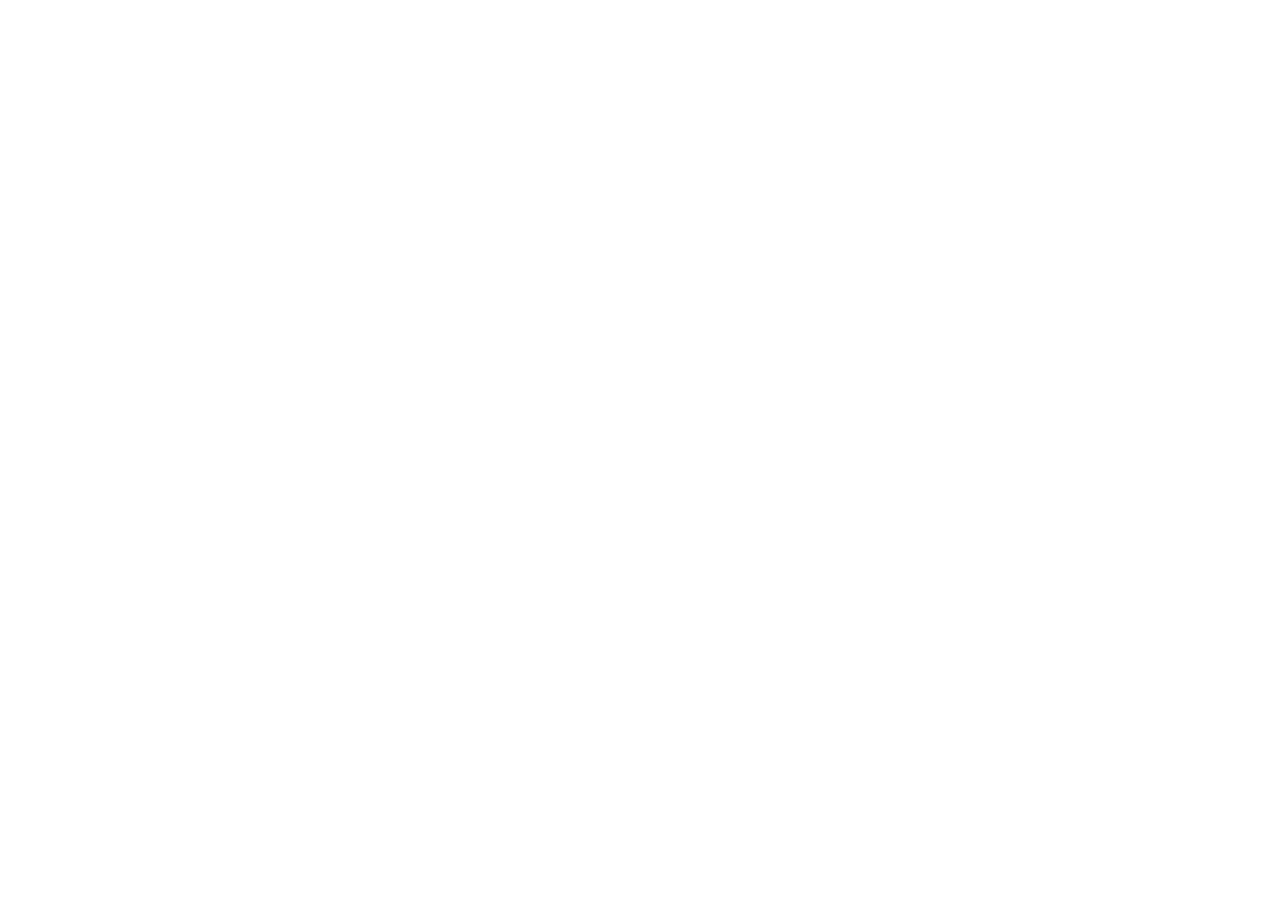
==== index.html @ 4ed836d7 "Initial portfolio: React + Vite, terminal/build-log theme" ====
<!doctype html>
<html lang="en">
  <head>
    <meta charset="UTF-8" />
    <link rel="icon" type="image/svg+xml" href="/favicon.svg" />
    <meta name="viewport" content="width=device-width, initial-scale=1.0" />
    <meta name="description" content="Developer portfolio — mobile, web, and HCI research projects." />
    <title>lmagjb — build log</title>
    <link rel="preconnect" href="https://fonts.googleapis.com" />
    <link rel="preconnect" href="https://fonts.gstatic.com" crossorigin />
    <link
      href="https://fonts.googleapis.com/css2?family=JetBrains+Mono:ital,wght@0,400;0,500;0,600;0,700;1,400&family=IBM+Plex+Sans:wght@400;500;600&display=swap"
      rel="stylesheet"
    />
  </head>
  <body>
    <div id="root"></div>
    <script type="module" src="/src/main.jsx"></script>
  </body>
</html>
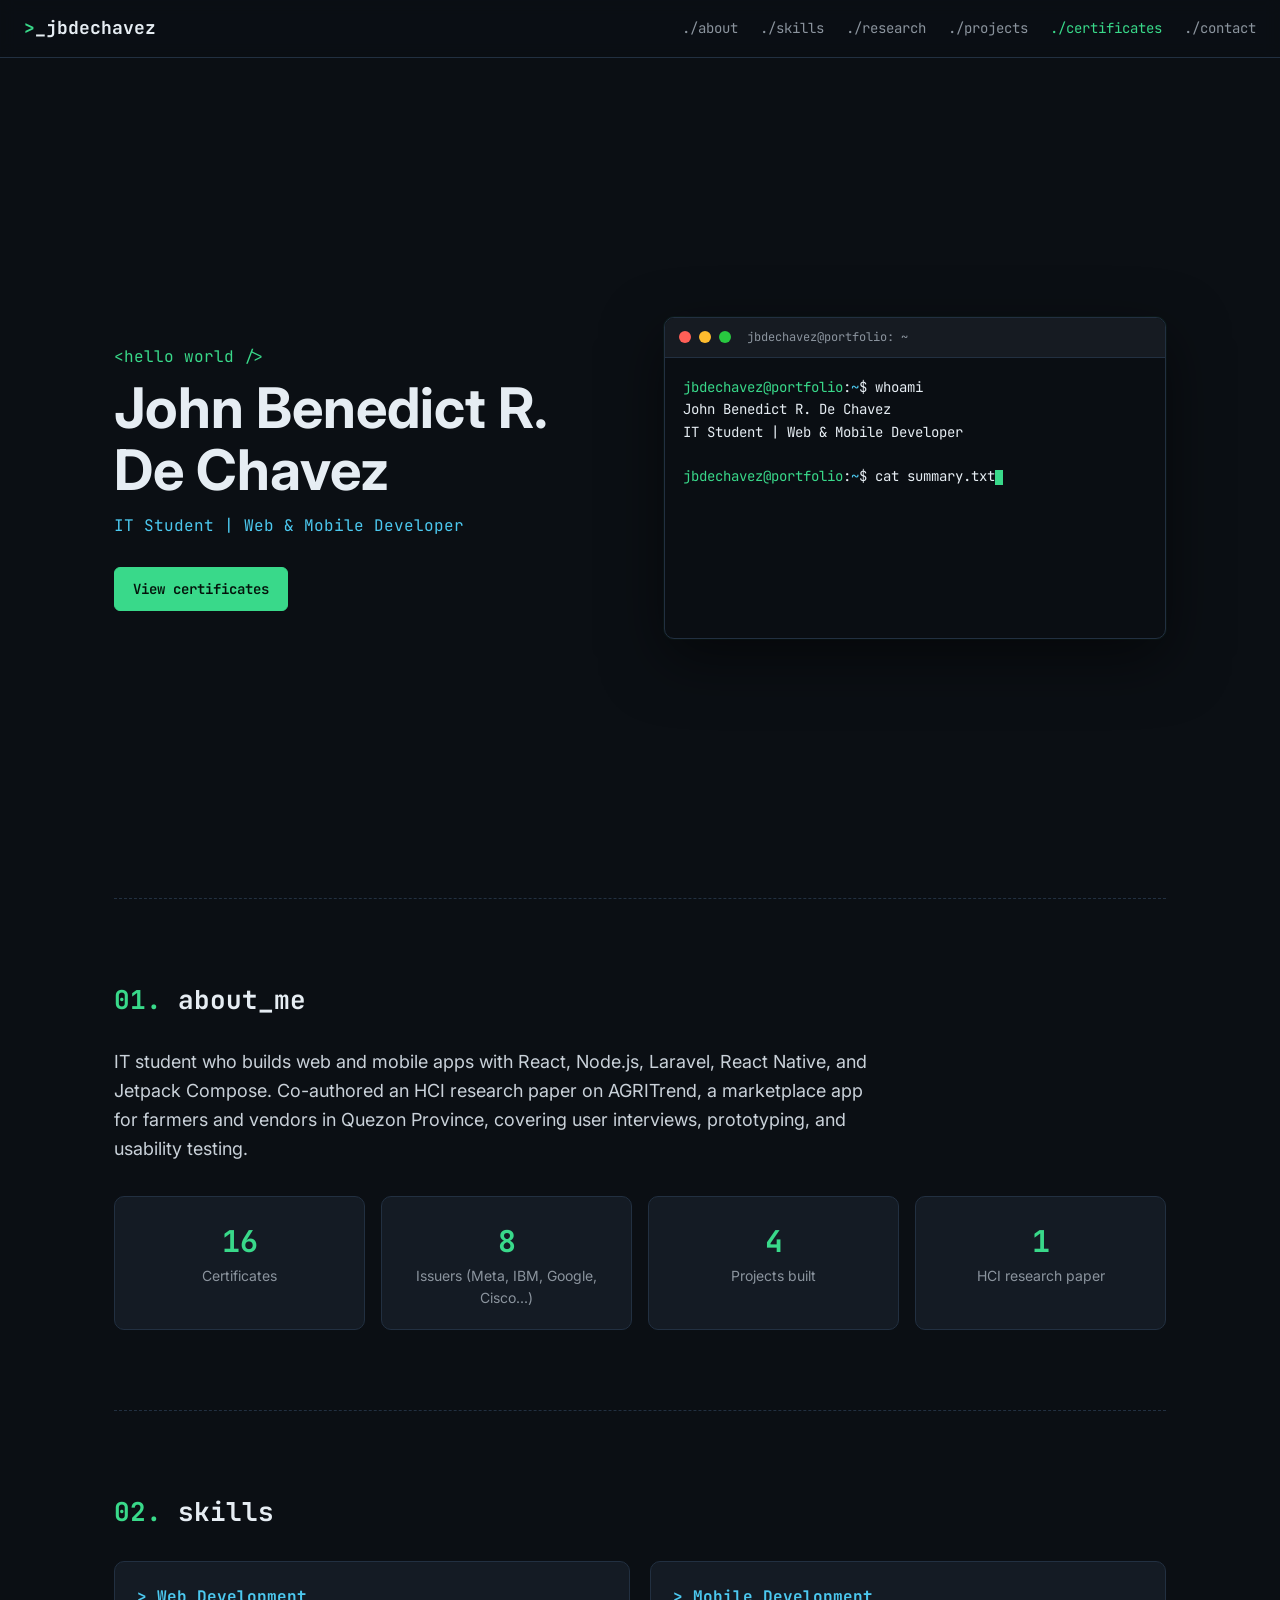
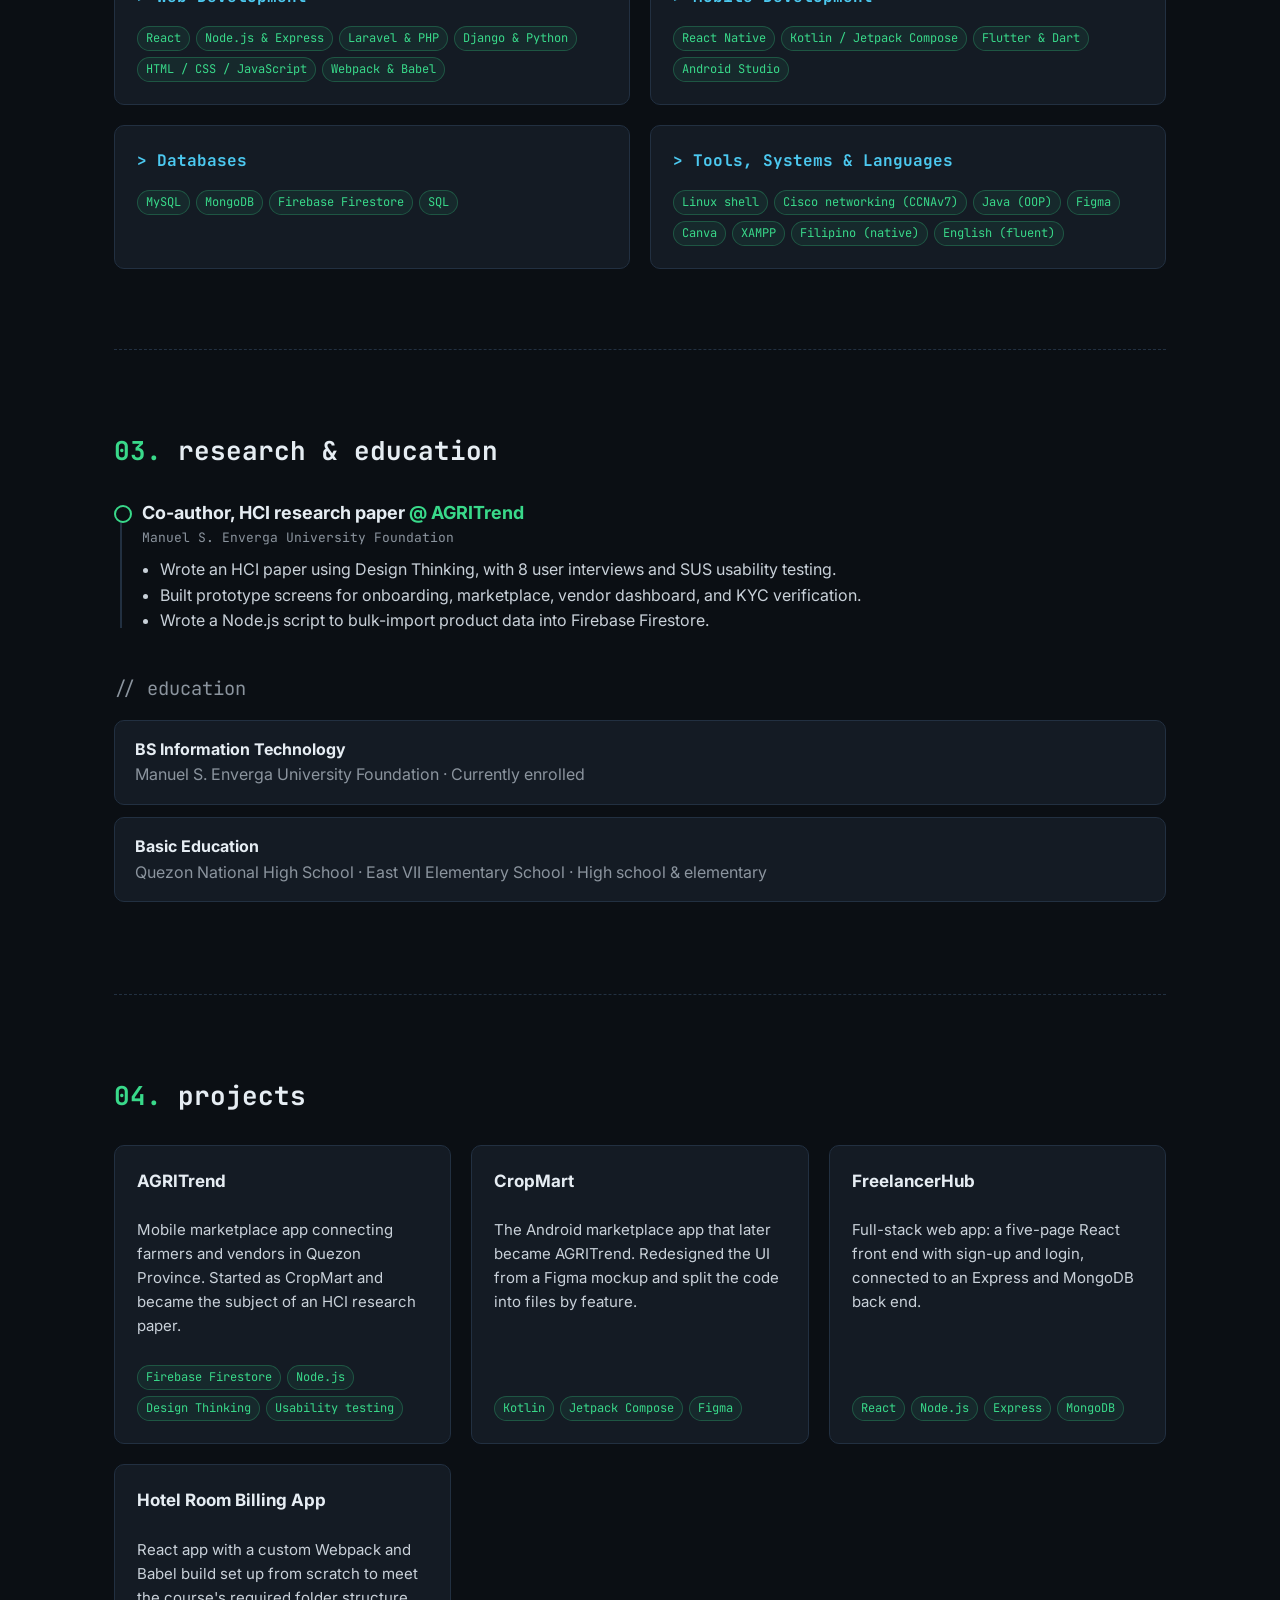
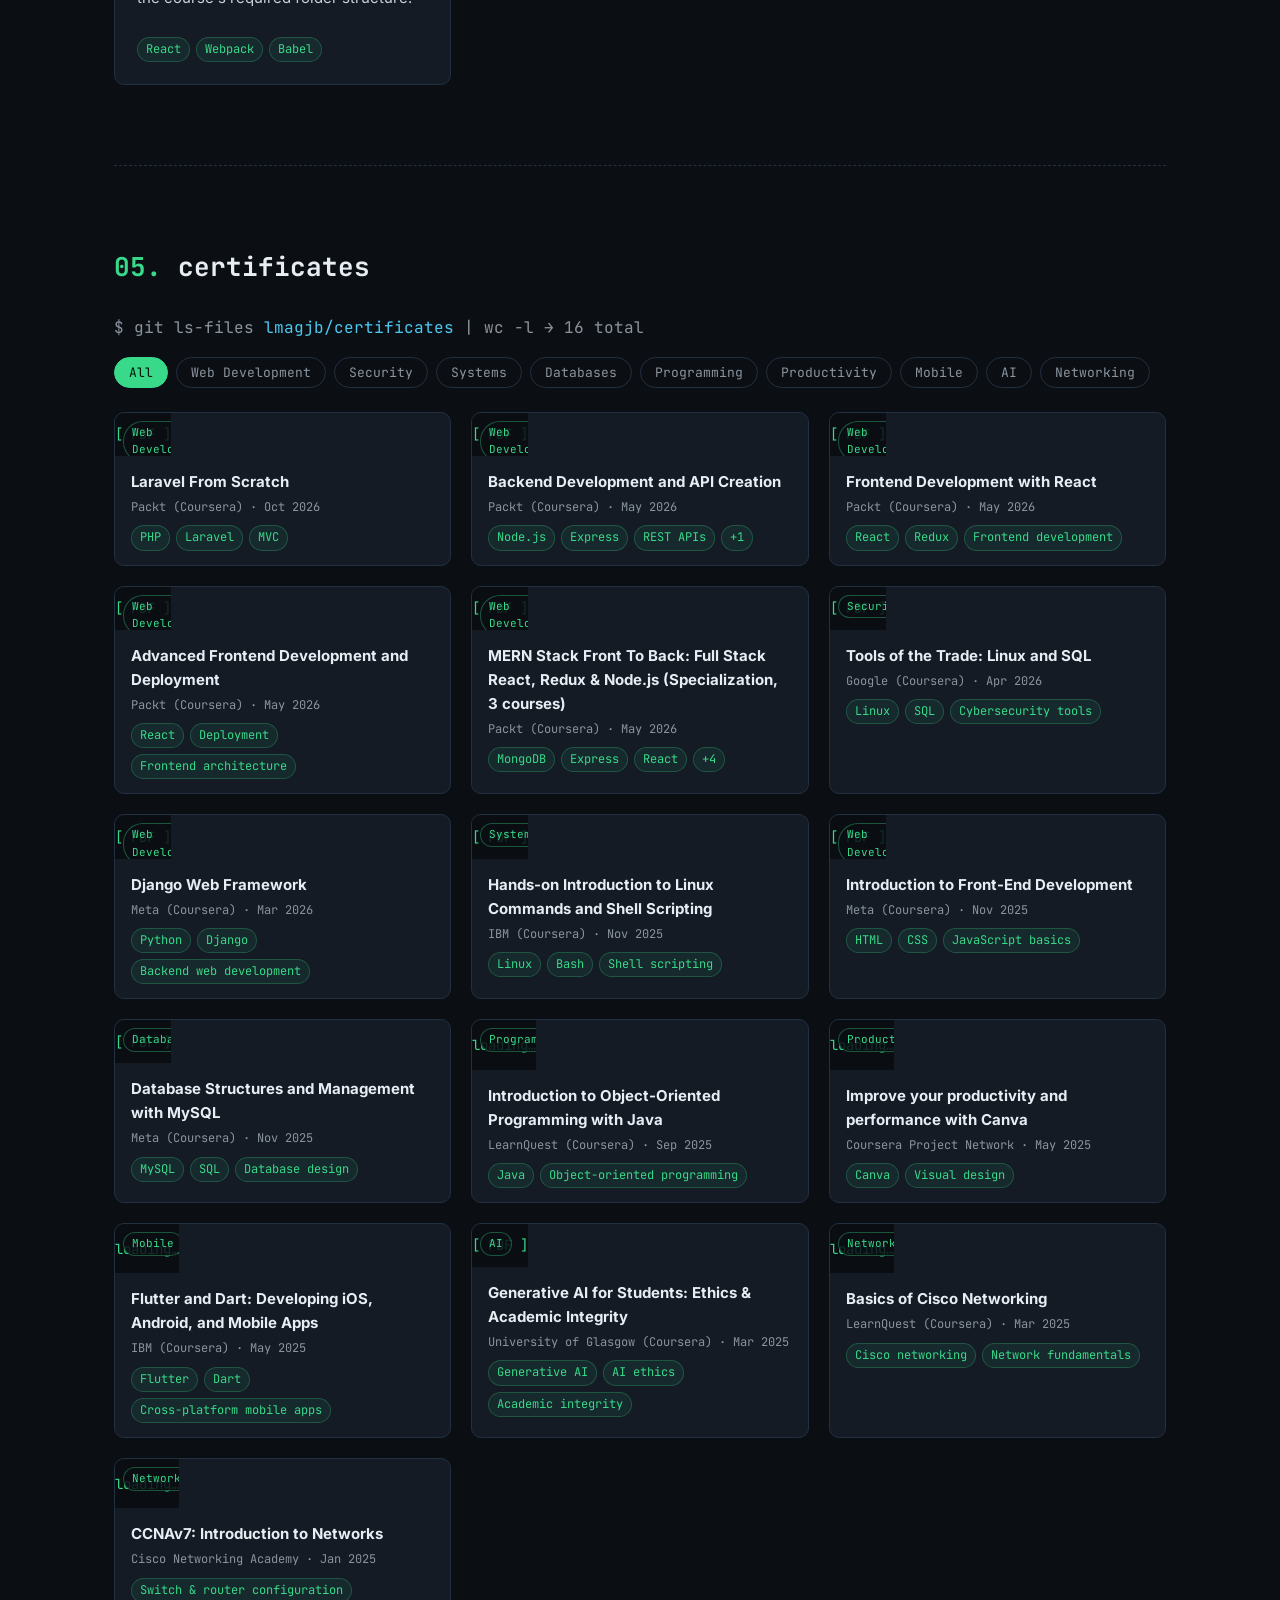
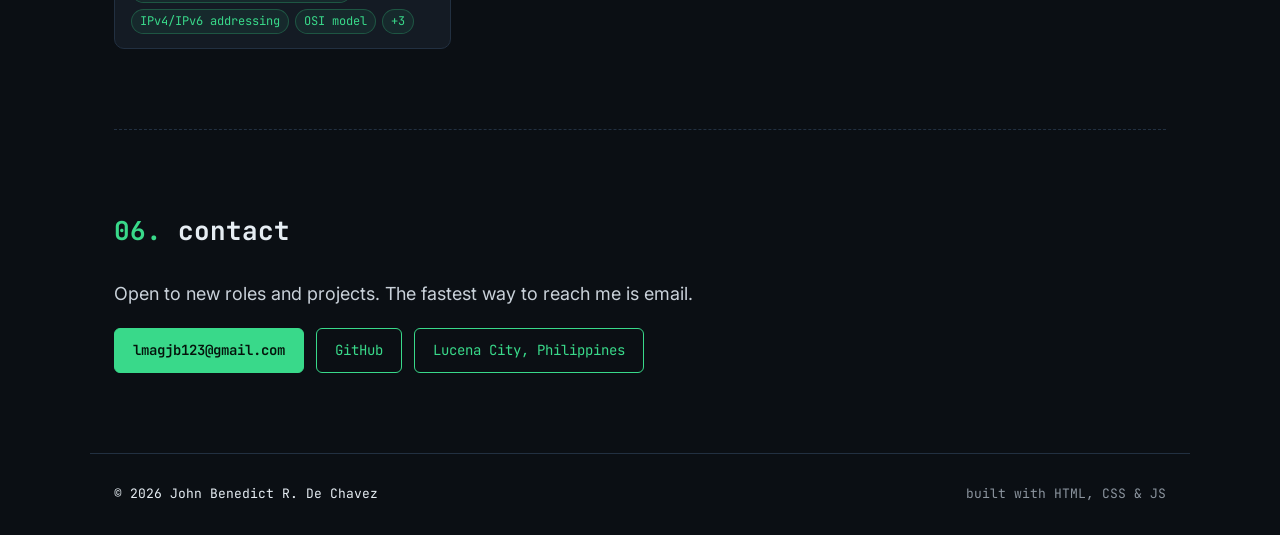
==== commit d91555e5: "9:31 pm" ====
--- a/index.html
+++ b/index.html
@@ -1,20 +1,112 @@
 <!doctype html>
 <html lang="en">
-  <head>
-    <meta charset="UTF-8" />
-    <link rel="icon" type="image/svg+xml" href="/favicon.svg" />
-    <meta name="viewport" content="width=device-width, initial-scale=1.0" />
-    <meta name="description" content="Developer portfolio — mobile, web, and HCI research projects." />
-    <title>lmagjb — build log</title>
-    <link rel="preconnect" href="https://fonts.googleapis.com" />
-    <link rel="preconnect" href="https://fonts.gstatic.com" crossorigin />
-    <link
-      href="https://fonts.googleapis.com/css2?family=JetBrains+Mono:ital,wght@0,400;0,500;0,600;0,700;1,400&family=IBM+Plex+Sans:wght@400;500;600&display=swap"
-      rel="stylesheet"
-    />
-  </head>
-  <body>
-    <div id="root"></div>
-    <script type="module" src="/src/main.jsx"></script>
-  </body>
+<head>
+  <meta charset="utf-8">
+  <meta name="viewport" content="width=device-width, initial-scale=1">
+  <title>Portfolio | IT Professional</title>
+  <meta name="description" content="Resume and certificates of an IT professional.">
+  <link rel="preconnect" href="https://fonts.googleapis.com">
+  <link href="https://fonts.googleapis.com/css2?family=JetBrains+Mono:wght@400;600;700&family=Inter:wght@400;500;600;700&display=swap" rel="stylesheet">
+  <link rel="stylesheet" href="assets/style.css">
+</head>
+<body>
+  <canvas id="matrix" aria-hidden="true"></canvas>
+
+  <header class="nav">
+    <a href="#top" class="logo"><span class="accent">&gt;</span>_<span id="nav-handle">me</span></a>
+    <button class="nav-toggle" aria-label="Open menu" aria-expanded="false">☰</button>
+    <nav>
+      <a href="#about">./about</a>
+      <a href="#skills">./skills</a>
+      <a href="#experience">./research</a>
+      <a href="#projects">./projects</a>
+      <a href="#certificates">./certificates</a>
+      <a href="#contact">./contact</a>
+    </nav>
+  </header>
+
+  <main id="top">
+    <!-- HERO -->
+    <section class="hero">
+      <div class="hero-text">
+        <img class="avatar" id="avatar" alt="" hidden>
+        <p class="kicker mono">&lt;hello world /&gt;</p>
+        <h1 id="name"></h1>
+        <p class="title mono" id="title"></p>
+        <div class="hero-actions">
+          <a class="btn primary" href="#certificates">View certificates</a>
+          <a class="btn" id="resume-btn" href="#" download>Download resume</a>
+        </div>
+      </div>
+      <div class="terminal" aria-label="Terminal introduction">
+        <div class="terminal-bar">
+          <span class="dot red"></span><span class="dot yellow"></span><span class="dot green"></span>
+          <span class="terminal-title mono" id="term-title">bash</span>
+        </div>
+        <pre class="terminal-body mono" id="terminal"></pre>
+      </div>
+    </section>
+
+    <!-- ABOUT -->
+    <section id="about" class="section">
+      <h2 class="section-title"><span class="accent">01.</span> about_me</h2>
+      <p id="summary" class="lead"></p>
+      <div class="stats" id="stats"></div>
+    </section>
+
+    <!-- SKILLS -->
+    <section id="skills" class="section">
+      <h2 class="section-title"><span class="accent">02.</span> skills</h2>
+      <div class="skills-grid" id="skills-grid"></div>
+    </section>
+
+    <!-- EXPERIENCE -->
+    <section id="experience" class="section">
+      <h2 class="section-title"><span class="accent">03.</span> research &amp; education</h2>
+      <div class="timeline" id="timeline"></div>
+      <h3 class="sub-title mono">// education</h3>
+      <div id="education"></div>
+    </section>
+
+    <!-- PROJECTS -->
+    <section id="projects" class="section">
+      <h2 class="section-title"><span class="accent">04.</span> projects</h2>
+      <div class="cards" id="project-cards"></div>
+    </section>
+
+    <!-- CERTIFICATES -->
+    <section id="certificates" class="section">
+      <h2 class="section-title"><span class="accent">05.</span> certificates</h2>
+      <p class="muted mono" id="cert-count"></p>
+      <div class="filters" id="cert-filters"></div>
+      <div class="cert-grid" id="cert-grid"></div>
+    </section>
+
+    <!-- CONTACT -->
+    <section id="contact" class="section contact">
+      <h2 class="section-title"><span class="accent">06.</span> contact</h2>
+      <p class="lead">Open to new roles and projects. The fastest way to reach me is email.</p>
+      <div class="contact-links" id="contact-links"></div>
+    </section>
+  </main>
+
+  <footer class="footer mono">
+    <span>&copy; <span id="year"></span> <span id="footer-name"></span></span>
+    <span class="muted">built with HTML, CSS &amp; JS</span>
+  </footer>
+
+  <!-- Certificate viewer -->
+  <div class="modal" id="modal" role="dialog" aria-modal="true" aria-hidden="true">
+    <div class="modal-box">
+      <button class="modal-close" aria-label="Close">✕</button>
+      <div id="modal-content"></div>
+    </div>
+  </div>
+
+  <!-- Content files: edit these, not this page -->
+  <script src="data/resume.js"></script>
+  <script src="data/certificate-details.js"></script>
+  <script src="assets/certificates-live.js"></script>
+  <script src="assets/main.js"></script>
+</body>
 </html>
--- a/assets/style.css
+++ b/assets/style.css
@@ -0,0 +1,229 @@
+/* ---------- Theme ---------- */
+:root {
+  --bg: #0b0f14;
+  --bg-2: #11171f;
+  --card: #141b24;
+  --border: #223041;
+  --text: #e6edf3;
+  --muted: #8b949e;
+  --accent: #39d98a;      /* terminal green */
+  --accent-2: #4cc9f0;    /* cyan */
+  --danger: #ff5f57;
+  --warn: #febc2e;
+  --radius: 10px;
+  --mono: "JetBrains Mono", ui-monospace, Menlo, Consolas, monospace;
+  --sans: "Inter", system-ui, -apple-system, Segoe UI, Roboto, sans-serif;
+}
+
+* { box-sizing: border-box; }
+html { scroll-behavior: smooth; }
+body {
+  margin: 0;
+  background: var(--bg);
+  color: var(--text);
+  font-family: var(--sans);
+  line-height: 1.6;
+  overflow-x: hidden;
+}
+a { color: var(--accent-2); text-decoration: none; }
+a:hover { text-decoration: underline; }
+.mono { font-family: var(--mono); }
+.accent { color: var(--accent); }
+.muted { color: var(--muted); }
+
+/* Matrix rain background */
+#matrix {
+  position: fixed; inset: 0;
+  width: 100%; height: 100%;
+  z-index: -1;
+  opacity: .12;
+}
+
+/* ---------- Nav ---------- */
+.nav {
+  position: sticky; top: 0; z-index: 10;
+  display: flex; align-items: center; justify-content: space-between;
+  padding: 14px 24px;
+  background: rgba(11, 15, 20, .85);
+  backdrop-filter: blur(8px);
+  border-bottom: 1px solid var(--border);
+}
+.logo { font-family: var(--mono); font-weight: 700; color: var(--text); font-size: 18px; }
+.logo:hover { text-decoration: none; }
+.nav nav { display: flex; gap: 22px; }
+.nav nav a { font-family: var(--mono); font-size: 14px; color: var(--muted); }
+.nav nav a:hover, .nav nav a.active { color: var(--accent); text-decoration: none; }
+.nav-toggle { display: none; background: none; border: 1px solid var(--border); color: var(--text); font-size: 18px; border-radius: 6px; padding: 4px 10px; cursor: pointer; }
+
+main { max-width: 1100px; margin: 0 auto; padding: 0 24px; }
+
+/* ---------- Hero ---------- */
+.hero {
+  min-height: calc(100vh - 60px);
+  display: grid; grid-template-columns: 1fr 1fr; gap: 48px;
+  align-items: center;
+  padding: 40px 0;
+}
+.avatar { width: 120px; height: 120px; border-radius: 50%; object-fit: cover; border: 2px solid var(--accent); box-shadow: 0 0 0 6px rgba(57,217,138,.08); margin-bottom: 20px; }
+.avatar[hidden] { display: none; }
+.btn[hidden] { display: none; }
+.kicker { color: var(--accent); margin: 0 0 8px; }
+.hero h1 { font-size: clamp(36px, 5vw, 56px); line-height: 1.1; margin: 0 0 12px; }
+.title { color: var(--accent-2); font-size: 16px; margin: 0 0 28px; }
+.hero-actions { display: flex; gap: 12px; flex-wrap: wrap; }
+
+.btn {
+  display: inline-block;
+  font-family: var(--mono); font-size: 14px;
+  padding: 10px 18px;
+  border: 1px solid var(--accent);
+  border-radius: 6px;
+  color: var(--accent);
+  transition: background .2s, transform .2s;
+}
+.btn:hover { background: rgba(57, 217, 138, .1); text-decoration: none; transform: translateY(-2px); }
+.btn.primary { background: var(--accent); color: #04130b; font-weight: 600; }
+.btn.primary:hover { background: #5be6a0; }
+
+/* Terminal window */
+.terminal {
+  background: #0a0e13;
+  border: 1px solid var(--border);
+  border-radius: var(--radius);
+  box-shadow: 0 20px 60px rgba(0,0,0,.5), 0 0 0 1px rgba(57,217,138,.05);
+  overflow: hidden;
+}
+.terminal-bar { display: flex; align-items: center; gap: 8px; padding: 10px 14px; background: #161b22; border-bottom: 1px solid var(--border); }
+.dot { width: 12px; height: 12px; border-radius: 50%; }
+.dot.red { background: var(--danger); } .dot.yellow { background: var(--warn); } .dot.green { background: #28c840; }
+.terminal-title { margin-left: 8px; font-size: 12px; color: var(--muted); }
+.terminal-body {
+  margin: 0; padding: 18px;
+  min-height: 280px;
+  font-size: 14px; color: var(--text);
+  white-space: pre-wrap; word-break: break-word;
+}
+.terminal-body .prompt { color: var(--accent); }
+.terminal-body .path { color: var(--accent-2); }
+.cursor { display: inline-block; width: 8px; height: 1.1em; background: var(--accent); vertical-align: text-bottom; animation: blink 1s steps(1) infinite; }
+@keyframes blink { 50% { opacity: 0; } }
+
+/* ---------- Sections ---------- */
+.section { padding: 80px 0; border-top: 1px dashed var(--border); }
+.section-title { font-family: var(--mono); font-size: 26px; margin: 0 0 28px; }
+.sub-title { color: var(--muted); margin: 40px 0 16px; font-weight: 400; }
+.lead { font-size: 18px; color: #c9d1d9; max-width: 760px; }
+
+/* Reveal on scroll */
+.reveal { opacity: 0; transform: translateY(24px); transition: opacity .6s ease, transform .6s ease; }
+.reveal.visible { opacity: 1; transform: none; }
+
+/* Stats */
+.stats { display: grid; grid-template-columns: repeat(4, 1fr); gap: 16px; margin-top: 32px; }
+.stat { background: var(--card); border: 1px solid var(--border); border-radius: var(--radius); padding: 20px; text-align: center; }
+.stat-value { font-family: var(--mono); font-size: 30px; font-weight: 700; color: var(--accent); }
+.stat-label { color: var(--muted); font-size: 14px; }
+
+/* Skills */
+.skills-grid { display: grid; grid-template-columns: repeat(2, 1fr); gap: 20px; }
+.skill-group { background: var(--card); border: 1px solid var(--border); border-radius: var(--radius); padding: 22px; }
+.skill-group h3 { font-family: var(--mono); font-size: 16px; color: var(--accent-2); margin: 0 0 16px; }
+.skill { margin-bottom: 14px; }
+.skill-head { display: flex; justify-content: space-between; font-size: 14px; margin-bottom: 6px; }
+.skill-head span:last-child { font-family: var(--mono); color: var(--muted); }
+.bar { height: 6px; background: #1d2733; border-radius: 4px; overflow: hidden; }
+.bar-fill { height: 100%; width: 0; background: linear-gradient(90deg, var(--accent), var(--accent-2)); border-radius: 4px; transition: width 1.2s ease; }
+
+/* Timeline */
+.timeline { position: relative; padding-left: 28px; }
+.timeline::before { content: ""; position: absolute; left: 6px; top: 6px; bottom: 6px; width: 2px; background: var(--border); }
+.job { position: relative; margin-bottom: 32px; }
+.job::before { content: ""; position: absolute; left: -28px; top: 6px; width: 14px; height: 14px; border-radius: 50%; background: var(--bg); border: 2px solid var(--accent); }
+.job h3 { margin: 0; font-size: 18px; }
+.job .meta { font-family: var(--mono); font-size: 13px; color: var(--muted); margin-bottom: 8px; }
+.job ul { margin: 0; padding-left: 18px; color: #c9d1d9; }
+.edu { background: var(--card); border: 1px solid var(--border); border-radius: var(--radius); padding: 16px 20px; margin-bottom: 12px; }
+.edu strong { display: block; }
+
+/* Project cards */
+.cards { display: grid; grid-template-columns: repeat(3, 1fr); gap: 20px; }
+.card {
+  background: var(--card); border: 1px solid var(--border); border-radius: var(--radius);
+  padding: 22px; display: flex; flex-direction: column;
+  transition: transform .2s, border-color .2s;
+}
+.card:hover { transform: translateY(-4px); border-color: var(--accent); }
+.card h3 { margin: 0 0 8px; font-size: 17px; }
+.card p { color: #c9d1d9; font-size: 15px; flex: 1; }
+.tags { display: flex; flex-wrap: wrap; gap: 6px; margin-top: 12px; }
+.tag { font-family: var(--mono); font-size: 12px; color: var(--accent); background: rgba(57,217,138,.08); border: 1px solid rgba(57,217,138,.25); padding: 2px 8px; border-radius: 20px; }
+
+/* Certificates */
+.filters { display: flex; flex-wrap: wrap; gap: 8px; margin: 12px 0 24px; }
+.filter {
+  font-family: var(--mono); font-size: 13px;
+  background: none; color: var(--muted);
+  border: 1px solid var(--border); border-radius: 20px;
+  padding: 6px 14px; cursor: pointer;
+}
+.filter:hover { color: var(--text); }
+.filter.active { color: #04130b; background: var(--accent); border-color: var(--accent); }
+.cert-grid { display: grid; grid-template-columns: repeat(3, 1fr); gap: 20px; }
+.cert {
+  background: var(--card); border: 1px solid var(--border); border-radius: var(--radius);
+  overflow: hidden; cursor: pointer; text-align: left; color: inherit; font: inherit; padding: 0;
+  display: flex; flex-direction: column; justify-content: flex-start; width: 100%;
+  transition: transform .2s, border-color .2s, box-shadow .2s;
+}
+.cert:hover, .cert:focus-visible { transform: translateY(-4px); border-color: var(--accent); box-shadow: 0 10px 30px rgba(57,217,138,.12); outline: none; }
+.cert-thumb { position: relative; aspect-ratio: 11 / 8.5; background: #0a0e13; display: flex; align-items: center; justify-content: center; overflow: hidden; }
+.cert-thumb img { width: 100%; height: 100%; object-fit: cover; filter: saturate(.9) brightness(.92); transition: filter .2s; }
+.cert:hover .cert-thumb img { filter: none; }
+.cert-cat { position: absolute; top: 8px; left: 8px; font-family: var(--mono); font-size: 11px; color: var(--accent); background: rgba(11,15,20,.85); border: 1px solid rgba(57,217,138,.35); padding: 2px 8px; border-radius: 20px; }
+.cert-info .tags { margin-top: 8px; }
+.modal-box .tags { margin: 10px 0; }
+.cert-thumb .pdf { font-family: var(--mono); color: var(--accent); font-size: 28px; }
+.cert-info { padding: 14px 16px; }
+.cert-info h3 { margin: 0 0 4px; font-size: 15px; }
+.cert-info .meta { font-family: var(--mono); font-size: 12px; color: var(--muted); }
+
+/* Modal */
+.modal { position: fixed; inset: 0; background: rgba(0,0,0,.8); display: none; align-items: center; justify-content: center; z-index: 50; padding: 20px; }
+.modal.open { display: flex; }
+.modal-box { position: relative; background: var(--bg-2); border: 1px solid var(--border); border-radius: var(--radius); max-width: 900px; width: 100%; max-height: 90vh; overflow: auto; padding: 20px; }
+.modal-close { position: absolute; top: 10px; right: 12px; background: none; border: none; color: var(--text); font-size: 20px; cursor: pointer; }
+.modal-box img { width: 100%; border-radius: 6px; }
+.modal-box iframe { width: 100%; height: 70vh; border: 0; border-radius: 6px; background: #fff; }
+.modal-box h3 { margin: 14px 0 4px; }
+
+/* Contact */
+.contact-links { display: flex; flex-wrap: wrap; gap: 12px; margin-top: 20px; }
+
+.footer { display: flex; justify-content: space-between; flex-wrap: wrap; gap: 8px; max-width: 1100px; margin: 0 auto; padding: 30px 24px; font-size: 13px; border-top: 1px solid var(--border); }
+
+/* ---------- Responsive ---------- */
+@media (max-width: 900px) {
+  .hero { grid-template-columns: 1fr; min-height: auto; padding-top: 48px; }
+  .cards, .cert-grid { grid-template-columns: repeat(2, 1fr); }
+  .stats { grid-template-columns: repeat(2, 1fr); }
+}
+@media (max-width: 640px) {
+  main { padding: 0 16px; }
+  .nav { padding: 12px 16px; }
+  .nav-toggle { display: block; }
+  .nav nav { display: none; position: absolute; top: 100%; left: 0; right: 0; flex-direction: column; gap: 0; background: var(--bg-2); border-bottom: 1px solid var(--border); }
+  .nav nav.open { display: flex; }
+  .nav nav a { padding: 12px 16px; border-top: 1px solid var(--border); }
+  .skills-grid, .cards, .cert-grid { grid-template-columns: 1fr; }
+  .section { padding: 56px 0; }
+}
+
+@media (prefers-reduced-motion: reduce) {
+  html { scroll-behavior: auto; }
+  .reveal { opacity: 1; transform: none; transition: none; }
+  #matrix { display: none; }
+}
+
+.modal-media { min-height: 200px; display: flex; align-items: center; justify-content: center; }
+.modal-media .pdf { font-family: var(--mono); color: var(--accent); }
+.cert-thumb .loading { font-size: 14px; animation: blink 1.2s steps(1) infinite; }
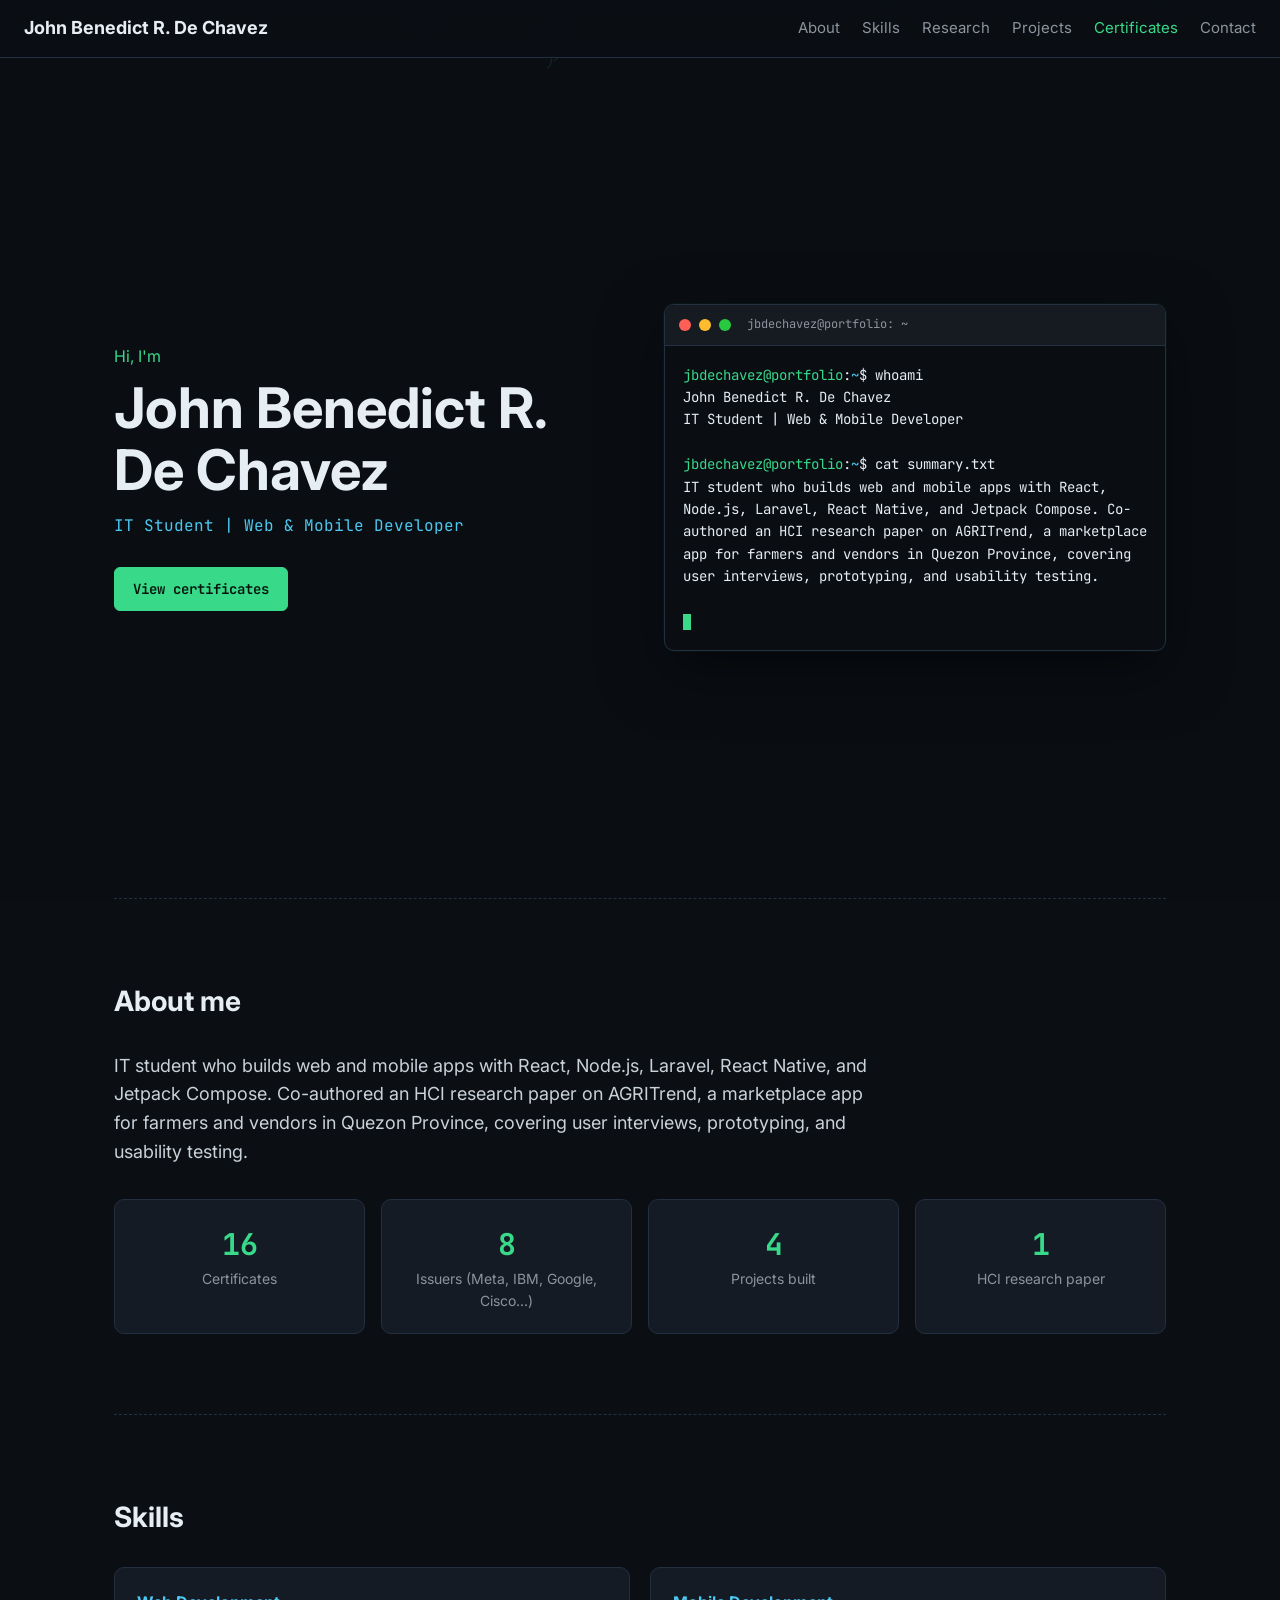
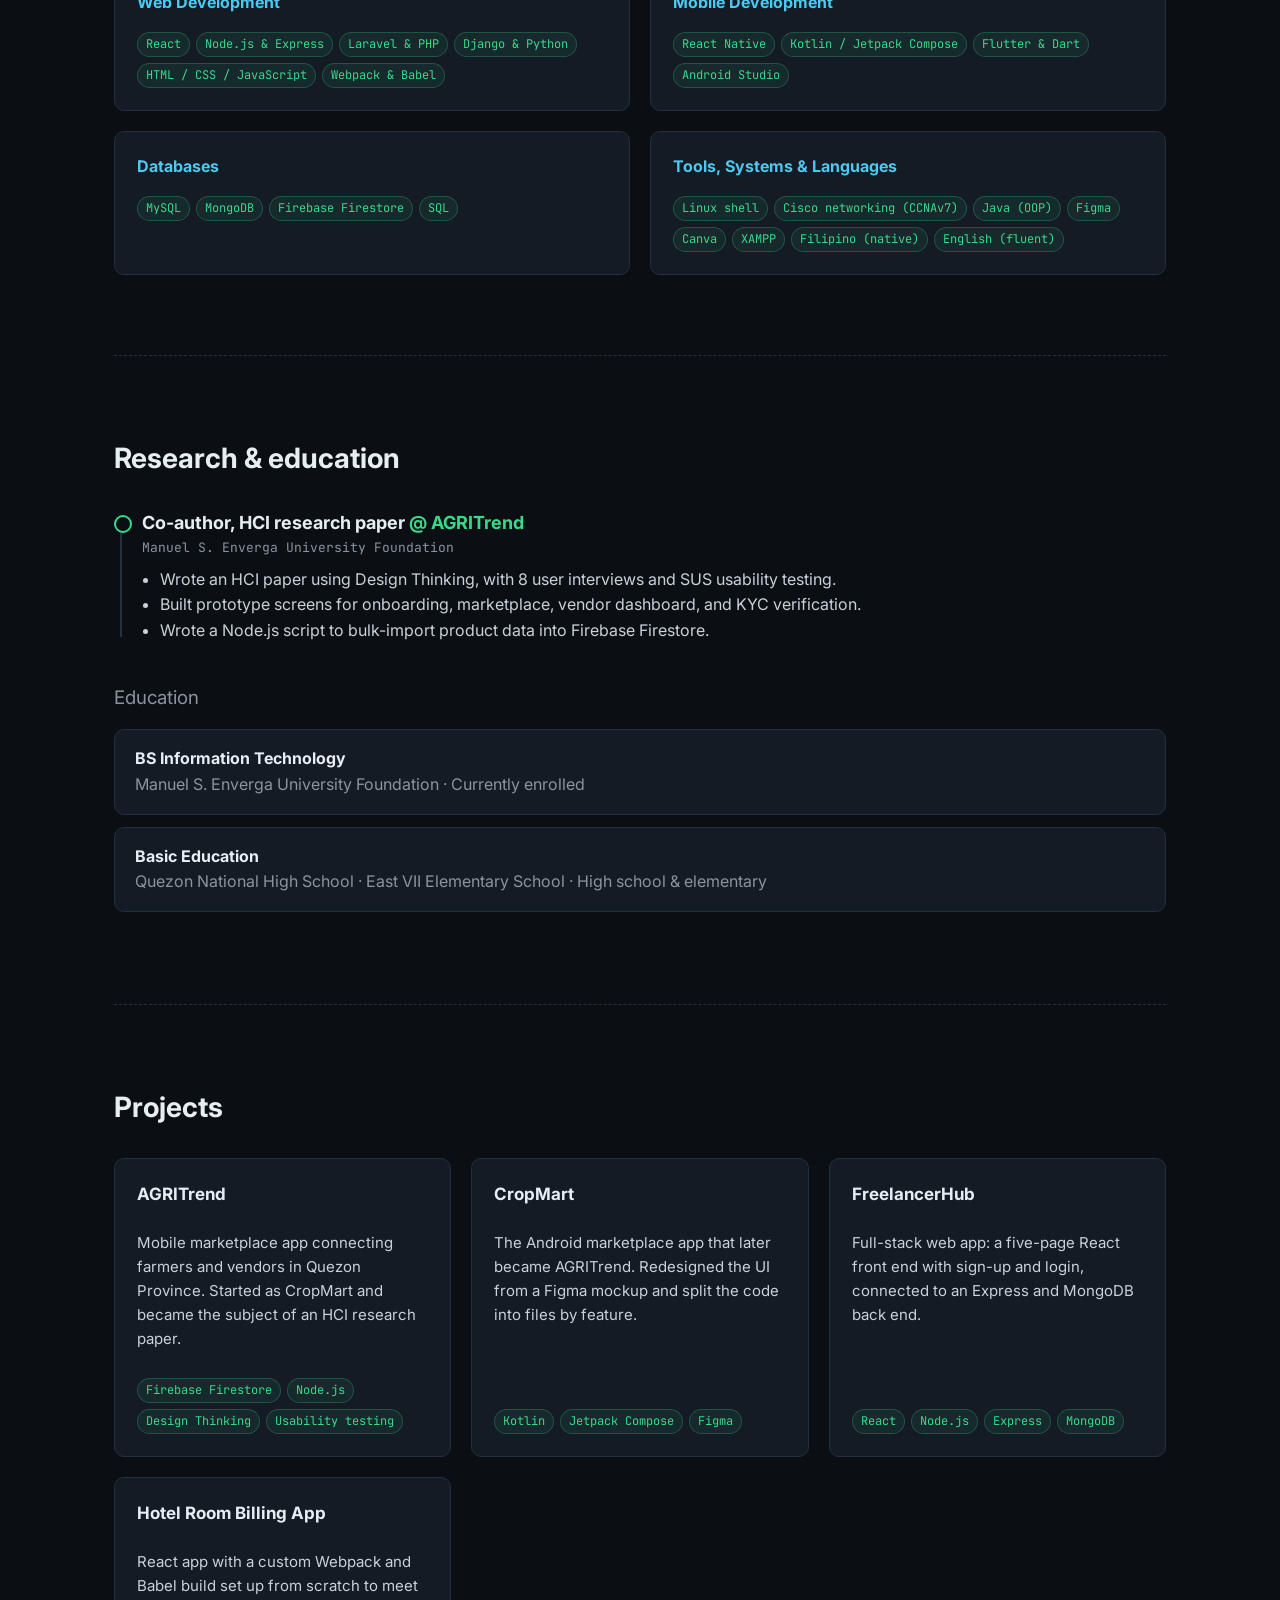
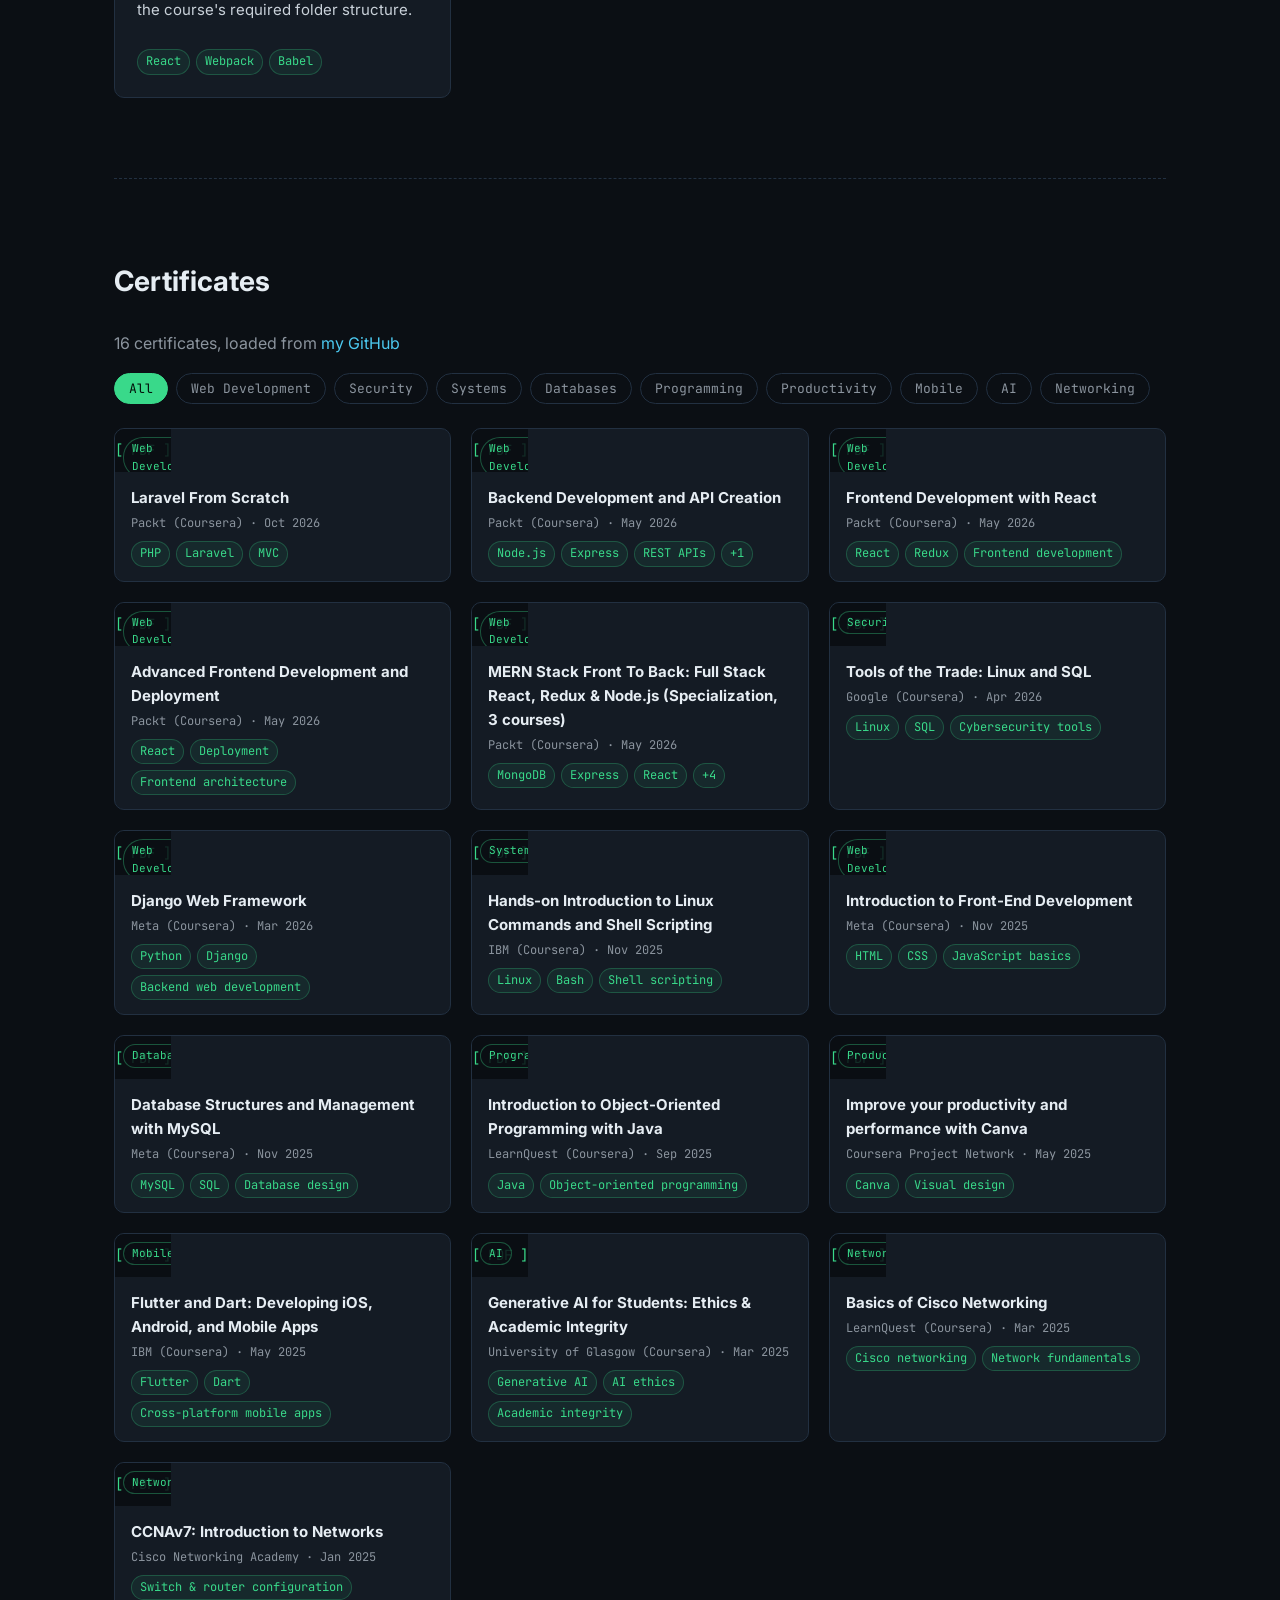
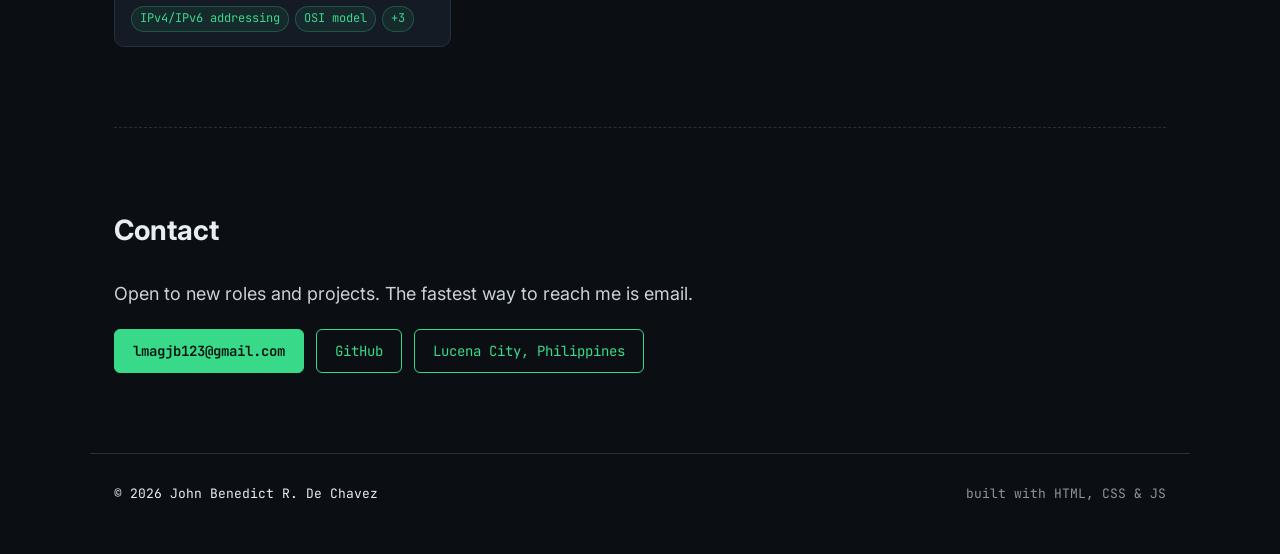
==== commit 61cf3582: "9:50 - update UI" ====
--- a/index.html
+++ b/index.html
@@ -13,15 +13,15 @@
   <canvas id="matrix" aria-hidden="true"></canvas>
 
   <header class="nav">
-    <a href="#top" class="logo"><span class="accent">&gt;</span>_<span id="nav-handle">me</span></a>
+    <a href="#top" class="logo"><span id="nav-handle">me</span></a>
     <button class="nav-toggle" aria-label="Open menu" aria-expanded="false">☰</button>
     <nav>
-      <a href="#about">./about</a>
-      <a href="#skills">./skills</a>
-      <a href="#experience">./research</a>
-      <a href="#projects">./projects</a>
-      <a href="#certificates">./certificates</a>
-      <a href="#contact">./contact</a>
+      <a href="#about">About</a>
+      <a href="#skills">Skills</a>
+      <a href="#experience">Research</a>
+      <a href="#projects">Projects</a>
+      <a href="#certificates">Certificates</a>
+      <a href="#contact">Contact</a>
     </nav>
   </header>
 
@@ -30,7 +30,7 @@
     <section class="hero">
       <div class="hero-text">
         <img class="avatar" id="avatar" alt="" hidden>
-        <p class="kicker mono">&lt;hello world /&gt;</p>
+        <p class="kicker">Hi, I'm</p>
         <h1 id="name"></h1>
         <p class="title mono" id="title"></p>
         <div class="hero-actions">
@@ -49,42 +49,42 @@
 
     <!-- ABOUT -->
     <section id="about" class="section">
-      <h2 class="section-title"><span class="accent">01.</span> about_me</h2>
+      <h2 class="section-title">About me</h2>
       <p id="summary" class="lead"></p>
       <div class="stats" id="stats"></div>
     </section>
 
     <!-- SKILLS -->
     <section id="skills" class="section">
-      <h2 class="section-title"><span class="accent">02.</span> skills</h2>
+      <h2 class="section-title">Skills</h2>
       <div class="skills-grid" id="skills-grid"></div>
     </section>
 
     <!-- EXPERIENCE -->
     <section id="experience" class="section">
-      <h2 class="section-title"><span class="accent">03.</span> research &amp; education</h2>
+      <h2 class="section-title">Research &amp; education</h2>
       <div class="timeline" id="timeline"></div>
-      <h3 class="sub-title mono">// education</h3>
+      <h3 class="sub-title">Education</h3>
       <div id="education"></div>
     </section>
 
     <!-- PROJECTS -->
     <section id="projects" class="section">
-      <h2 class="section-title"><span class="accent">04.</span> projects</h2>
+      <h2 class="section-title">Projects</h2>
       <div class="cards" id="project-cards"></div>
     </section>
 
     <!-- CERTIFICATES -->
     <section id="certificates" class="section">
-      <h2 class="section-title"><span class="accent">05.</span> certificates</h2>
-      <p class="muted mono" id="cert-count"></p>
+      <h2 class="section-title">Certificates</h2>
+      <p class="muted" id="cert-count"></p>
       <div class="filters" id="cert-filters"></div>
       <div class="cert-grid" id="cert-grid"></div>
     </section>
 
     <!-- CONTACT -->
     <section id="contact" class="section contact">
-      <h2 class="section-title"><span class="accent">06.</span> contact</h2>
+      <h2 class="section-title">Contact</h2>
       <p class="lead">Open to new roles and projects. The fastest way to reach me is email.</p>
       <div class="contact-links" id="contact-links"></div>
     </section>
--- a/assets/style.css
+++ b/assets/style.css
@@ -48,10 +48,10 @@
   backdrop-filter: blur(8px);
   border-bottom: 1px solid var(--border);
 }
-.logo { font-family: var(--mono); font-weight: 700; color: var(--text); font-size: 18px; }
+.logo { font-family: var(--sans); font-weight: 700; color: var(--text); font-size: 18px; }
 .logo:hover { text-decoration: none; }
 .nav nav { display: flex; gap: 22px; }
-.nav nav a { font-family: var(--mono); font-size: 14px; color: var(--muted); }
+.nav nav a { font-family: var(--sans); font-size: 15px; color: var(--muted); }
 .nav nav a:hover, .nav nav a.active { color: var(--accent); text-decoration: none; }
 .nav-toggle { display: none; background: none; border: 1px solid var(--border); color: var(--text); font-size: 18px; border-radius: 6px; padding: 4px 10px; cursor: pointer; }
 
@@ -110,7 +110,7 @@
 
 /* ---------- Sections ---------- */
 .section { padding: 80px 0; border-top: 1px dashed var(--border); }
-.section-title { font-family: var(--mono); font-size: 26px; margin: 0 0 28px; }
+.section-title { font-family: var(--sans); font-size: 28px; margin: 0 0 28px; }
 .sub-title { color: var(--muted); margin: 40px 0 16px; font-weight: 400; }
 .lead { font-size: 18px; color: #c9d1d9; max-width: 760px; }
 
@@ -127,7 +127,7 @@
 /* Skills */
 .skills-grid { display: grid; grid-template-columns: repeat(2, 1fr); gap: 20px; }
 .skill-group { background: var(--card); border: 1px solid var(--border); border-radius: var(--radius); padding: 22px; }
-.skill-group h3 { font-family: var(--mono); font-size: 16px; color: var(--accent-2); margin: 0 0 16px; }
+.skill-group h3 { font-family: var(--sans); font-size: 16px; color: var(--accent-2); margin: 0 0 16px; }
 .skill { margin-bottom: 14px; }
 .skill-head { display: flex; justify-content: space-between; font-size: 14px; margin-bottom: 6px; }
 .skill-head span:last-child { font-family: var(--mono); color: var(--muted); }
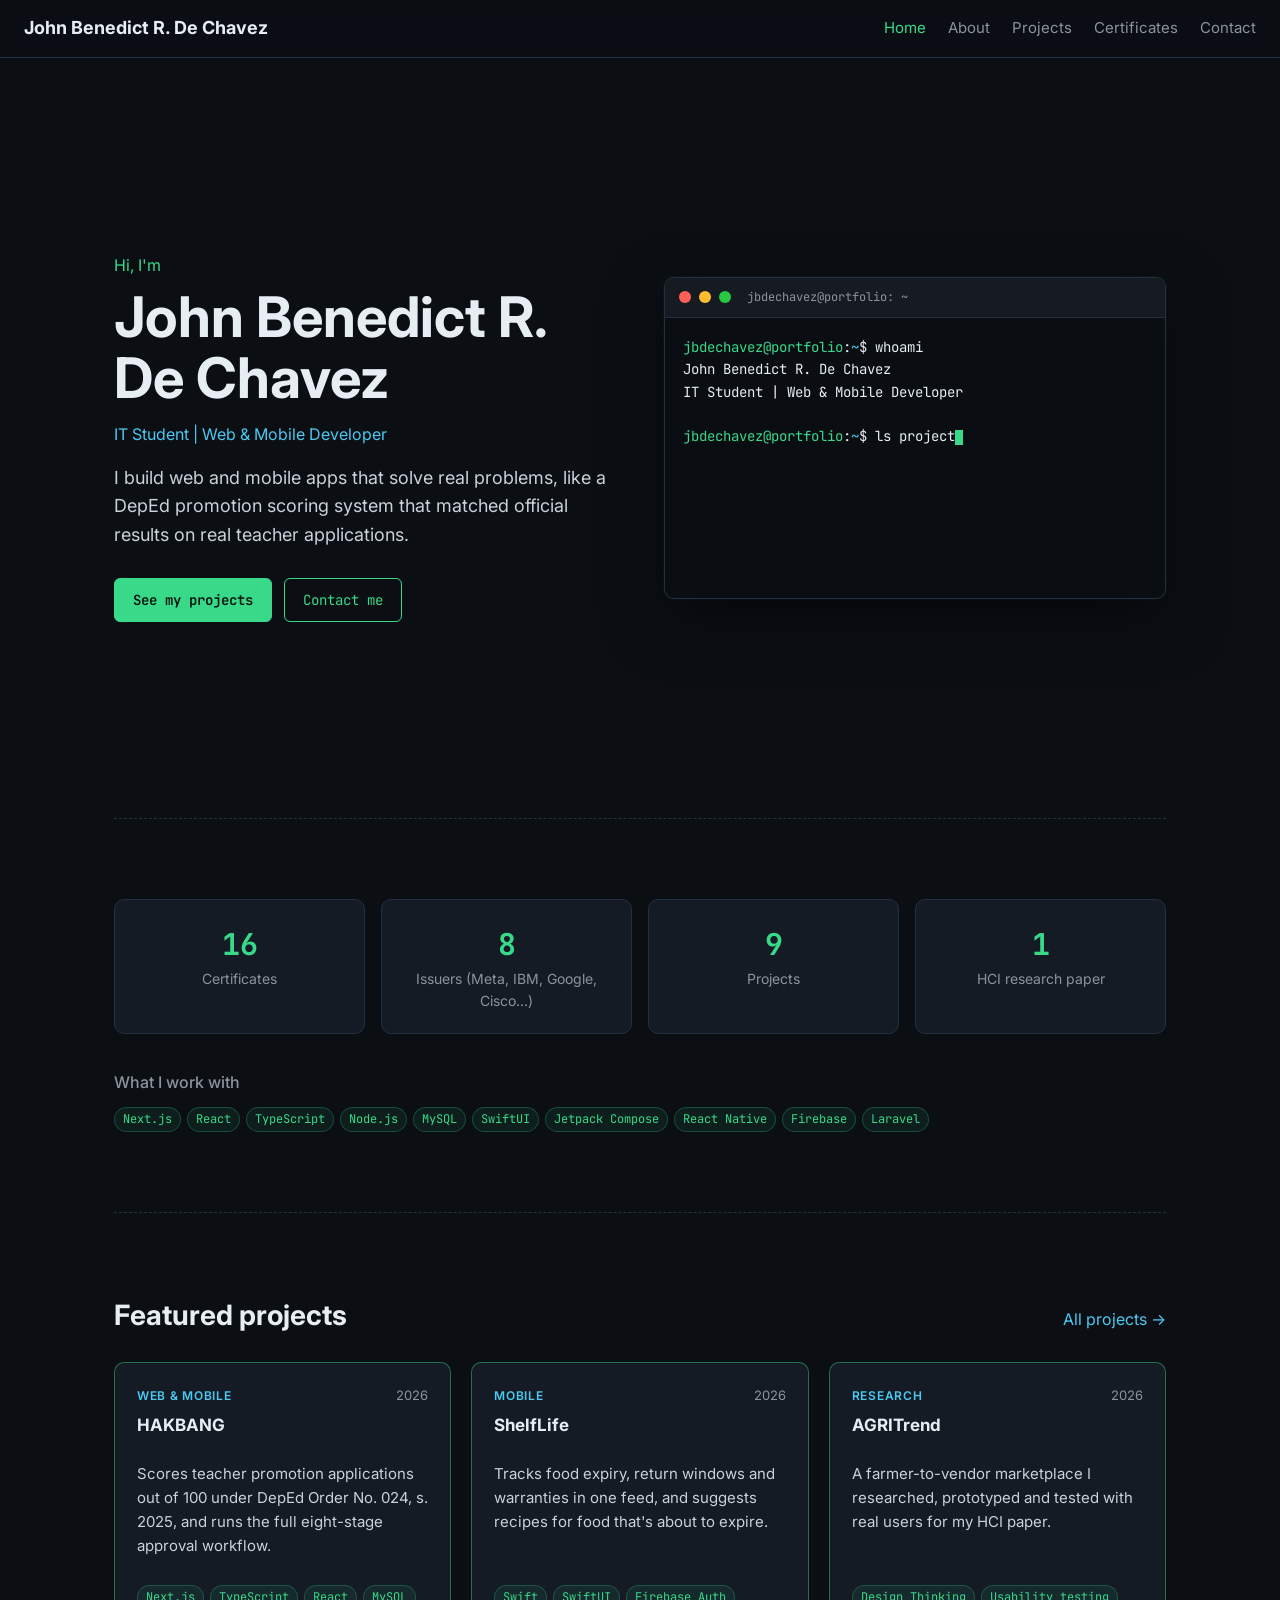
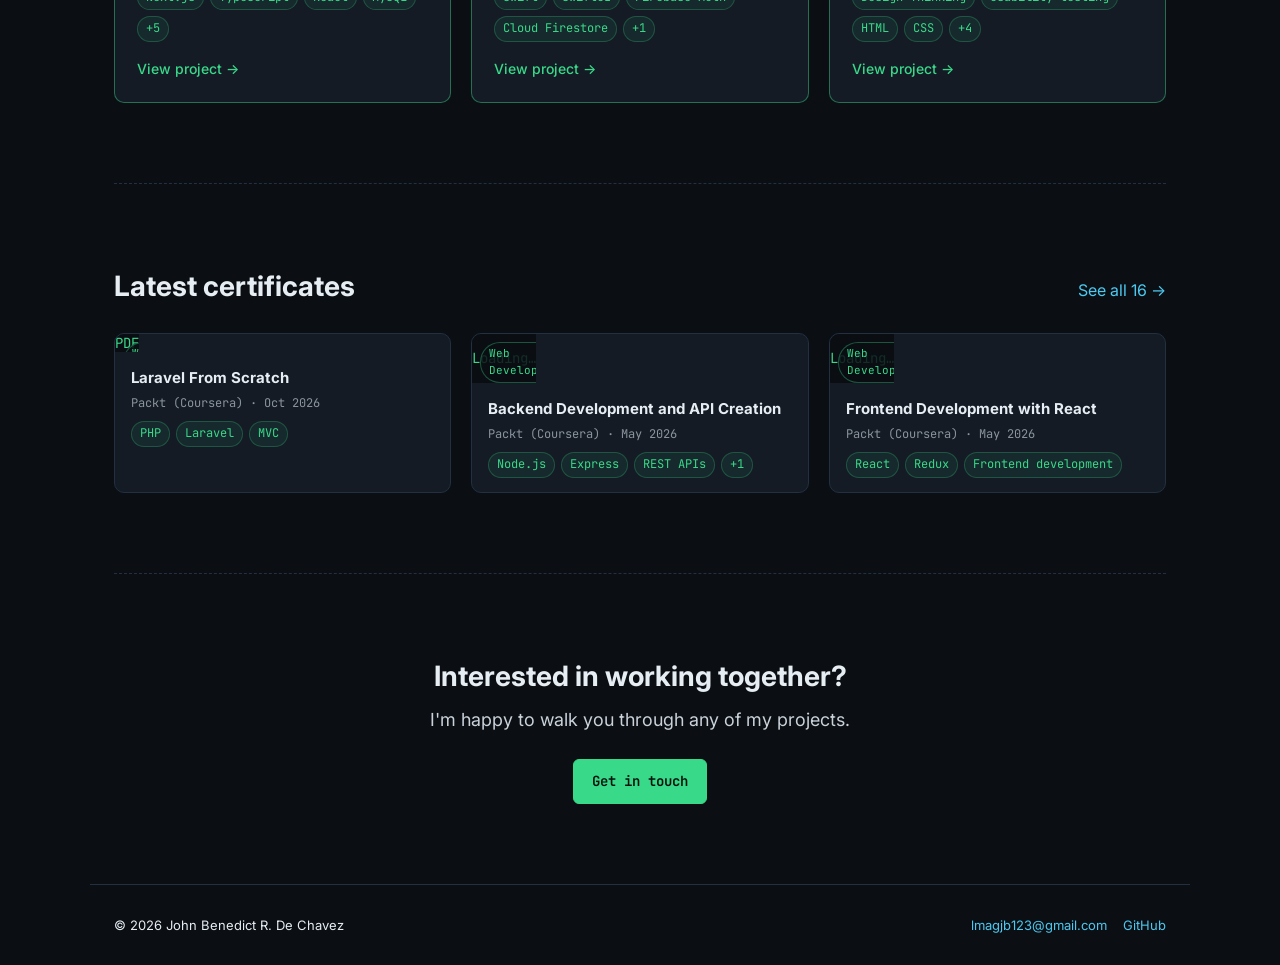
==== commit b728b281: "10:22 pm" ====
--- a/index.html
+++ b/index.html
@@ -3,40 +3,24 @@
 <head>
   <meta charset="utf-8">
   <meta name="viewport" content="width=device-width, initial-scale=1">
-  <title>Portfolio | IT Professional</title>
-  <meta name="description" content="Resume and certificates of an IT professional.">
+  <title>John Benedict R. De Chavez | Web & Mobile Developer</title>
+  <meta name="description" content="Portfolio of John Benedict R. De Chavez, IT student and web & mobile developer.">
   <link rel="preconnect" href="https://fonts.googleapis.com">
   <link href="https://fonts.googleapis.com/css2?family=JetBrains+Mono:wght@400;600;700&family=Inter:wght@400;500;600;700&display=swap" rel="stylesheet">
   <link rel="stylesheet" href="assets/style.css">
 </head>
-<body>
+<body data-page="home">
   <canvas id="matrix" aria-hidden="true"></canvas>
-
-  <header class="nav">
-    <a href="#top" class="logo"><span id="nav-handle">me</span></a>
-    <button class="nav-toggle" aria-label="Open menu" aria-expanded="false">☰</button>
-    <nav>
-      <a href="#about">About</a>
-      <a href="#skills">Skills</a>
-      <a href="#experience">Research</a>
-      <a href="#projects">Projects</a>
-      <a href="#certificates">Certificates</a>
-      <a href="#contact">Contact</a>
-    </nav>
-  </header>
-
-  <main id="top">
-    <!-- HERO -->
+  <div id="site-header"></div>
+  <main>
     <section class="hero">
       <div class="hero-text">
         <img class="avatar" id="avatar" alt="" hidden>
         <p class="kicker">Hi, I'm</p>
-        <h1 id="name"></h1>
-        <p class="title mono" id="title"></p>
-        <div class="hero-actions">
-          <a class="btn primary" href="#certificates">View certificates</a>
-          <a class="btn" id="resume-btn" href="#" download>Download resume</a>
-        </div>
+        <h1 id="hero-name"></h1>
+        <p class="title" id="hero-title"></p>
+        <p class="pitch" id="hero-pitch"></p>
+        <div class="hero-actions" id="hero-actions"></div>
       </div>
       <div class="terminal" aria-label="Terminal introduction">
         <div class="terminal-bar">
@@ -47,66 +31,44 @@
       </div>
     </section>
 
-    <!-- ABOUT -->
-    <section id="about" class="section">
-      <h2 class="section-title">About me</h2>
-      <p id="summary" class="lead"></p>
+    <section class="section">
       <div class="stats" id="stats"></div>
+      <h2 class="small-title">What I work with</h2>
+      <div id="core-tech"></div>
     </section>
 
-    <!-- SKILLS -->
-    <section id="skills" class="section">
-      <h2 class="section-title">Skills</h2>
-      <div class="skills-grid" id="skills-grid"></div>
+    <section class="section">
+      <div class="section-head">
+        <h2 class="section-title">Featured projects</h2>
+        <a href="projects.html">All projects →</a>
+      </div>
+      <div class="cards" id="featured-projects"></div>
     </section>
 
-    <!-- EXPERIENCE -->
-    <section id="experience" class="section">
-      <h2 class="section-title">Research &amp; education</h2>
-      <div class="timeline" id="timeline"></div>
-      <h3 class="sub-title">Education</h3>
-      <div id="education"></div>
+    <section class="section">
+      <div class="section-head">
+        <h2 class="section-title">Latest certificates</h2>
+        <a href="certificates.html" id="cert-link">See all →</a>
+      </div>
+      <div class="cert-grid" id="latest-certs"></div>
     </section>
 
-    <!-- PROJECTS -->
-    <section id="projects" class="section">
-      <h2 class="section-title">Projects</h2>
-      <div class="cards" id="project-cards"></div>
-    </section>
-
-    <!-- CERTIFICATES -->
-    <section id="certificates" class="section">
-      <h2 class="section-title">Certificates</h2>
-      <p class="muted" id="cert-count"></p>
-      <div class="filters" id="cert-filters"></div>
-      <div class="cert-grid" id="cert-grid"></div>
-    </section>
-
-    <!-- CONTACT -->
-    <section id="contact" class="section contact">
-      <h2 class="section-title">Contact</h2>
-      <p class="lead">Open to new roles and projects. The fastest way to reach me is email.</p>
-      <div class="contact-links" id="contact-links"></div>
+    <section class="section cta">
+      <h2>Interested in working together?</h2>
+      <p class="lead">I'm happy to walk you through any of my projects.</p>
+      <a class="btn primary" href="contact.html">Get in touch</a>
     </section>
   </main>
-
-  <footer class="footer mono">
-    <span>&copy; <span id="year"></span> <span id="footer-name"></span></span>
-    <span class="muted">built with HTML, CSS &amp; JS</span>
-  </footer>
-
-  <!-- Certificate viewer -->
+  <div id="site-footer"></div>
   <div class="modal" id="modal" role="dialog" aria-modal="true" aria-hidden="true">
     <div class="modal-box">
       <button class="modal-close" aria-label="Close">✕</button>
       <div id="modal-content"></div>
     </div>
   </div>
-
-  <!-- Content files: edit these, not this page -->
   <script src="data/resume.js"></script>
   <script src="data/certificate-details.js"></script>
   <script src="assets/certificates-live.js"></script>
-  <script src="assets/main.js"></script>
+  <script src="assets/site.js"></script>
 </body>
 </html>
--- a/assets/style.css
+++ b/assets/style.css
@@ -227,3 +227,74 @@
 .modal-media { min-height: 200px; display: flex; align-items: center; justify-content: center; }
 .modal-media .pdf { font-family: var(--mono); color: var(--accent); }
 .cert-thumb .loading { font-size: 14px; animation: blink 1.2s steps(1) infinite; }
+
+/* Project cards */
+.cards .card.featured { border-color: rgba(57,217,138,.45); }
+.card-top { display: flex; justify-content: space-between; align-items: center; min-height: 20px; margin-bottom: 6px; }
+.badge { font-size: 12px; font-weight: 600; color: #04130b; background: var(--accent); padding: 2px 10px; border-radius: 20px; }
+.card-year { font-size: 13px; margin-left: auto; }
+.card-note { font-size: 14px !important; color: var(--muted) !important; flex: 0 !important; margin-top: 0; }
+.card-links { display: flex; flex-wrap: wrap; gap: 16px; margin-top: 14px; font-size: 14px; font-weight: 500; }
+
+/* ---------- Multi-page layout ---------- */
+.nav nav a.active { color: var(--accent); }
+.hero { min-height: calc(100vh - 140px); }
+.pitch { color: #c9d1d9; font-size: 18px; max-width: 520px; margin: -12px 0 28px; }
+.btn.ghost { border-color: var(--border); color: var(--text); }
+.btn-row { display: flex; flex-wrap: wrap; gap: 12px; margin-top: 20px; }
+.section-head { display: flex; justify-content: space-between; align-items: baseline; gap: 16px; margin-bottom: 24px; }
+.section-head .section-title { margin: 0; }
+.small-title { font-size: 16px; color: var(--muted); font-weight: 500; margin: 36px 0 12px; }
+.stats { margin-top: 0; }
+.section.flush { border-top: 0; padding-top: 0; }
+.cta { text-align: center; }
+.cta h2 { font-size: 28px; margin: 0 0 8px; }
+.cta .lead { margin: 0 auto 24px; }
+
+.page-head { padding: 64px 0 32px; }
+.page-head h1 { font-size: clamp(32px, 5vw, 44px); margin: 0 0 12px; }
+.about-head { display: flex; gap: 32px; align-items: flex-start; }
+.about-head .avatar { width: 160px; height: 160px; flex-shrink: 0; }
+.facts { display: grid; grid-template-columns: repeat(auto-fit, minmax(200px, 1fr)); gap: 16px; margin: 24px 0 0; }
+.facts dt, .project-side dt, .contact-list dt { color: var(--muted); font-size: 13px; margin-bottom: 4px; }
+.facts dd, .project-side dd, .contact-list dd { margin: 0; }
+
+.project-card { color: inherit; text-decoration: none; }
+.project-card:hover { text-decoration: none; }
+.project-card .tags { margin-top: auto; padding-top: 12px; }
+.type { font-size: 12px; font-weight: 600; color: var(--accent-2); text-transform: uppercase; letter-spacing: .06em; }
+.card-more { margin-top: 16px; color: var(--accent); font-size: 14px; font-weight: 500; }
+
+.project-page { padding: 48px 0 80px; }
+.back { display: inline-block; margin-bottom: 28px; color: var(--muted); }
+.project-head h1 { font-size: clamp(34px, 5vw, 52px); margin: 6px 0 8px; }
+.project-head .lead { margin: 0; }
+.project-body { display: grid; grid-template-columns: 2fr 1fr; gap: 48px; margin-top: 48px; padding-top: 40px; border-top: 1px solid var(--border); }
+.project-main h2 { font-size: 20px; margin: 0 0 12px; }
+.project-main h2:not(:first-child) { margin-top: 32px; }
+.project-main p { color: #c9d1d9; font-size: 17px; }
+.highlights { padding-left: 20px; color: #c9d1d9; font-size: 16px; }
+.highlights li { margin-bottom: 10px; }
+.project-side { display: flex; flex-direction: column; gap: 20px; background: var(--card); border: 1px solid var(--border); border-radius: var(--radius); padding: 22px; align-self: start; }
+.next-project { display: flex; flex-direction: column; gap: 4px; margin-top: 56px; padding: 22px; border: 1px solid var(--border); border-radius: var(--radius); background: var(--card); color: var(--text); }
+.next-project:hover { border-color: var(--accent); text-decoration: none; }
+.next-project strong { font-size: 20px; }
+
+.contact-page { max-width: 640px; }
+.contact-list { display: flex; flex-direction: column; gap: 18px; margin: 32px 0 8px; }
+.contact-row dd { font-size: 18px; display: flex; flex-wrap: wrap; align-items: center; gap: 10px; }
+.copy { font: inherit; font-size: 13px; background: none; color: var(--muted); border: 1px solid var(--border); border-radius: 6px; padding: 2px 10px; cursor: pointer; }
+.copy:hover { color: var(--text); }
+
+.footer { max-width: 1100px; }
+.footer-links { display: flex; flex-wrap: wrap; gap: 16px; }
+
+@media (max-width: 900px) {
+  .project-body { grid-template-columns: 1fr; gap: 32px; }
+}
+@media (max-width: 640px) {
+  .about-head { flex-direction: column; }
+  .about-head .avatar { width: 120px; height: 120px; }
+  .page-head { padding-top: 40px; }
+  .section-head { flex-direction: column; gap: 6px; }
+}
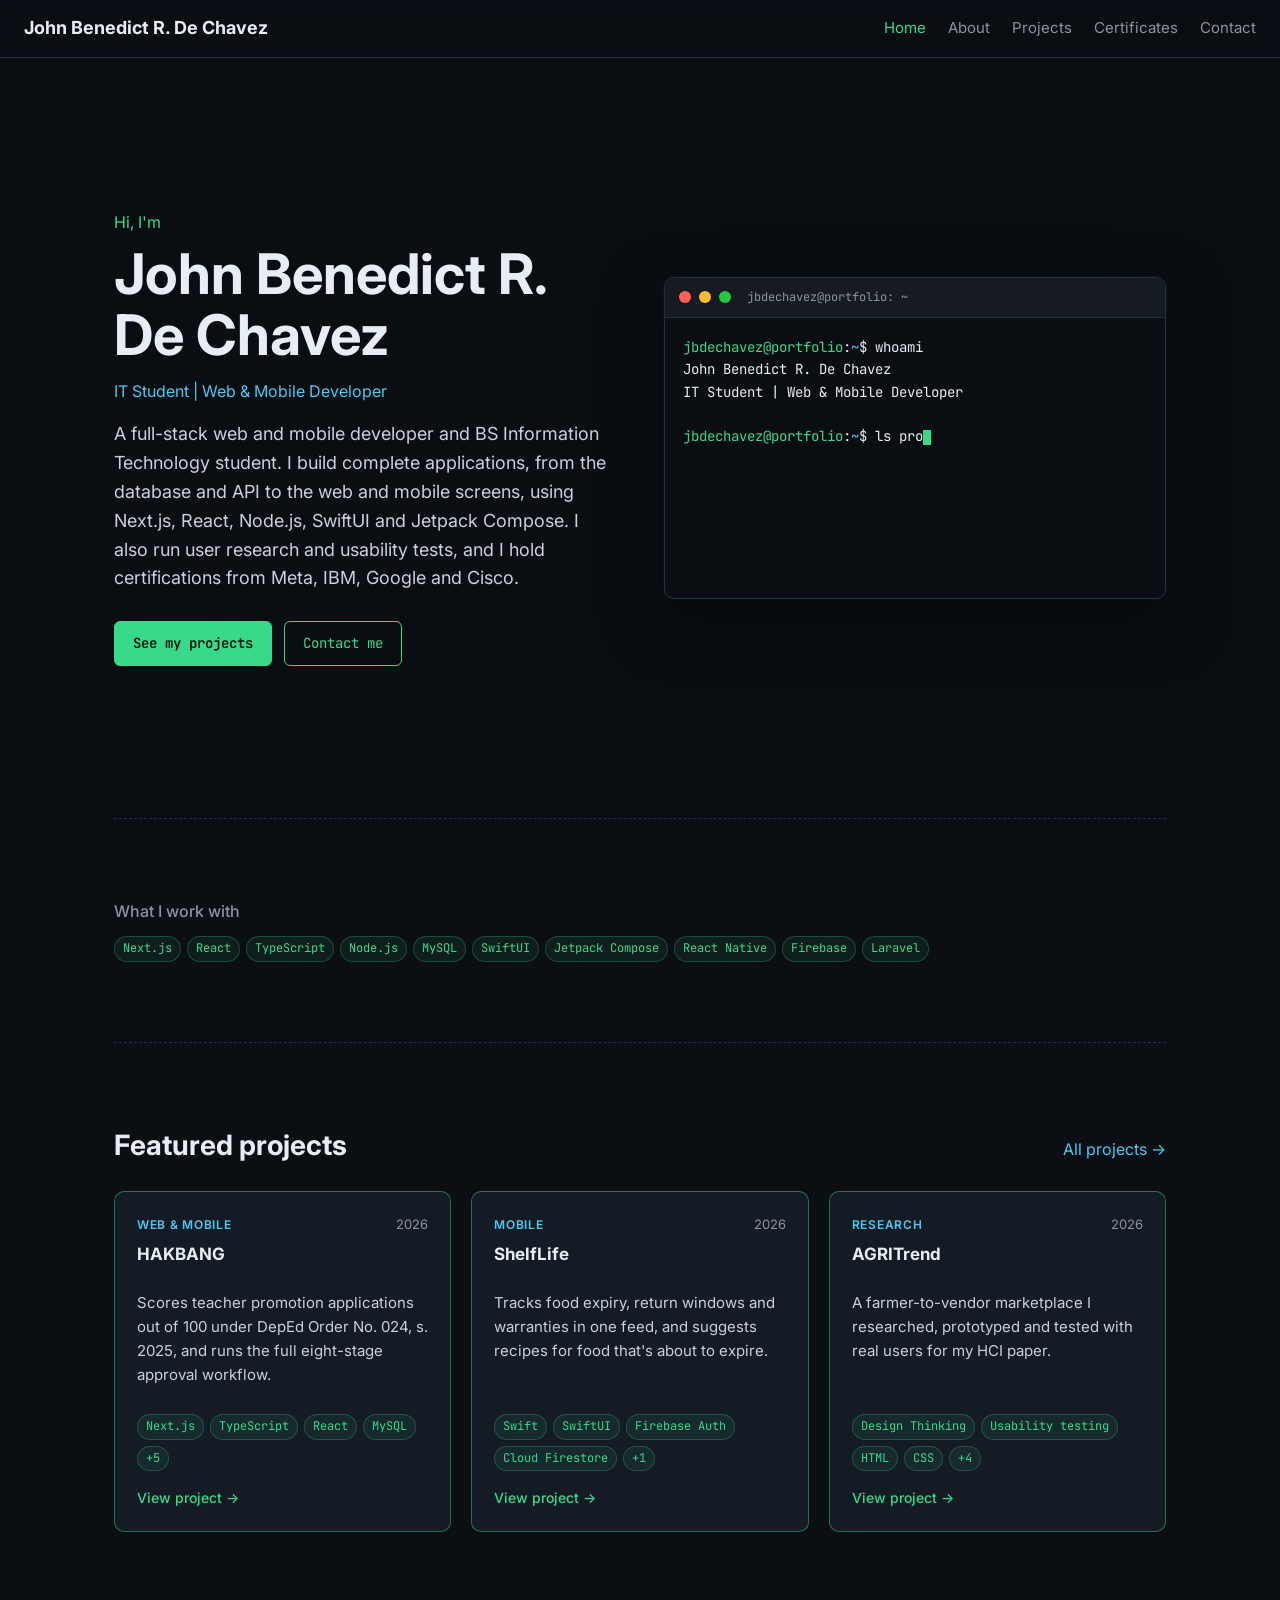
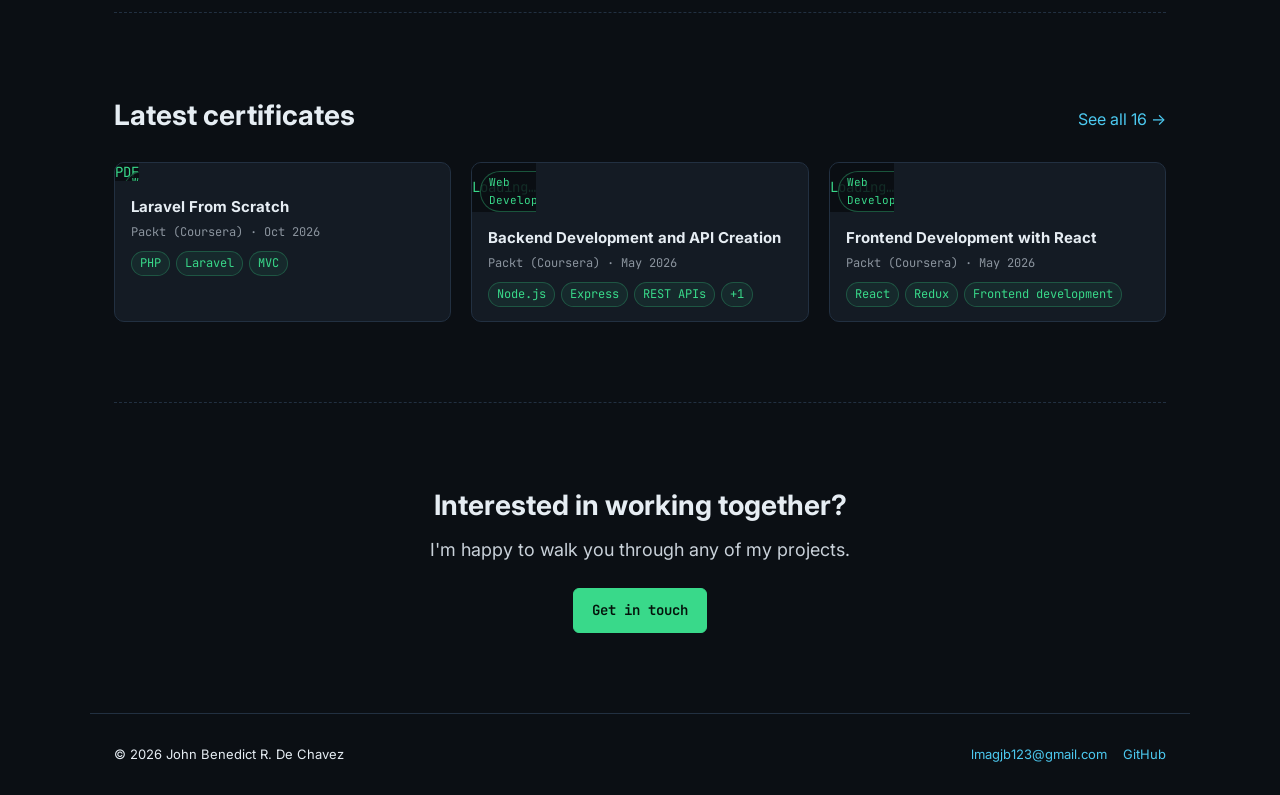
==== commit b7945eec: "10:38 pm - Updated Web Portfolio" ====
--- a/index.html
+++ b/index.html
@@ -31,8 +31,7 @@
       </div>
     </section>
 
-    <section class="section">
-      <div class="stats" id="stats"></div>
+    <section class="section tech-strip">
       <h2 class="small-title">What I work with</h2>
       <div id="core-tech"></div>
     </section>
--- a/assets/style.css
+++ b/assets/style.css
@@ -298,3 +298,5 @@
   .page-head { padding-top: 40px; }
   .section-head { flex-direction: column; gap: 6px; }
 }
+
+.tech-strip .small-title { margin-top: 0; }
